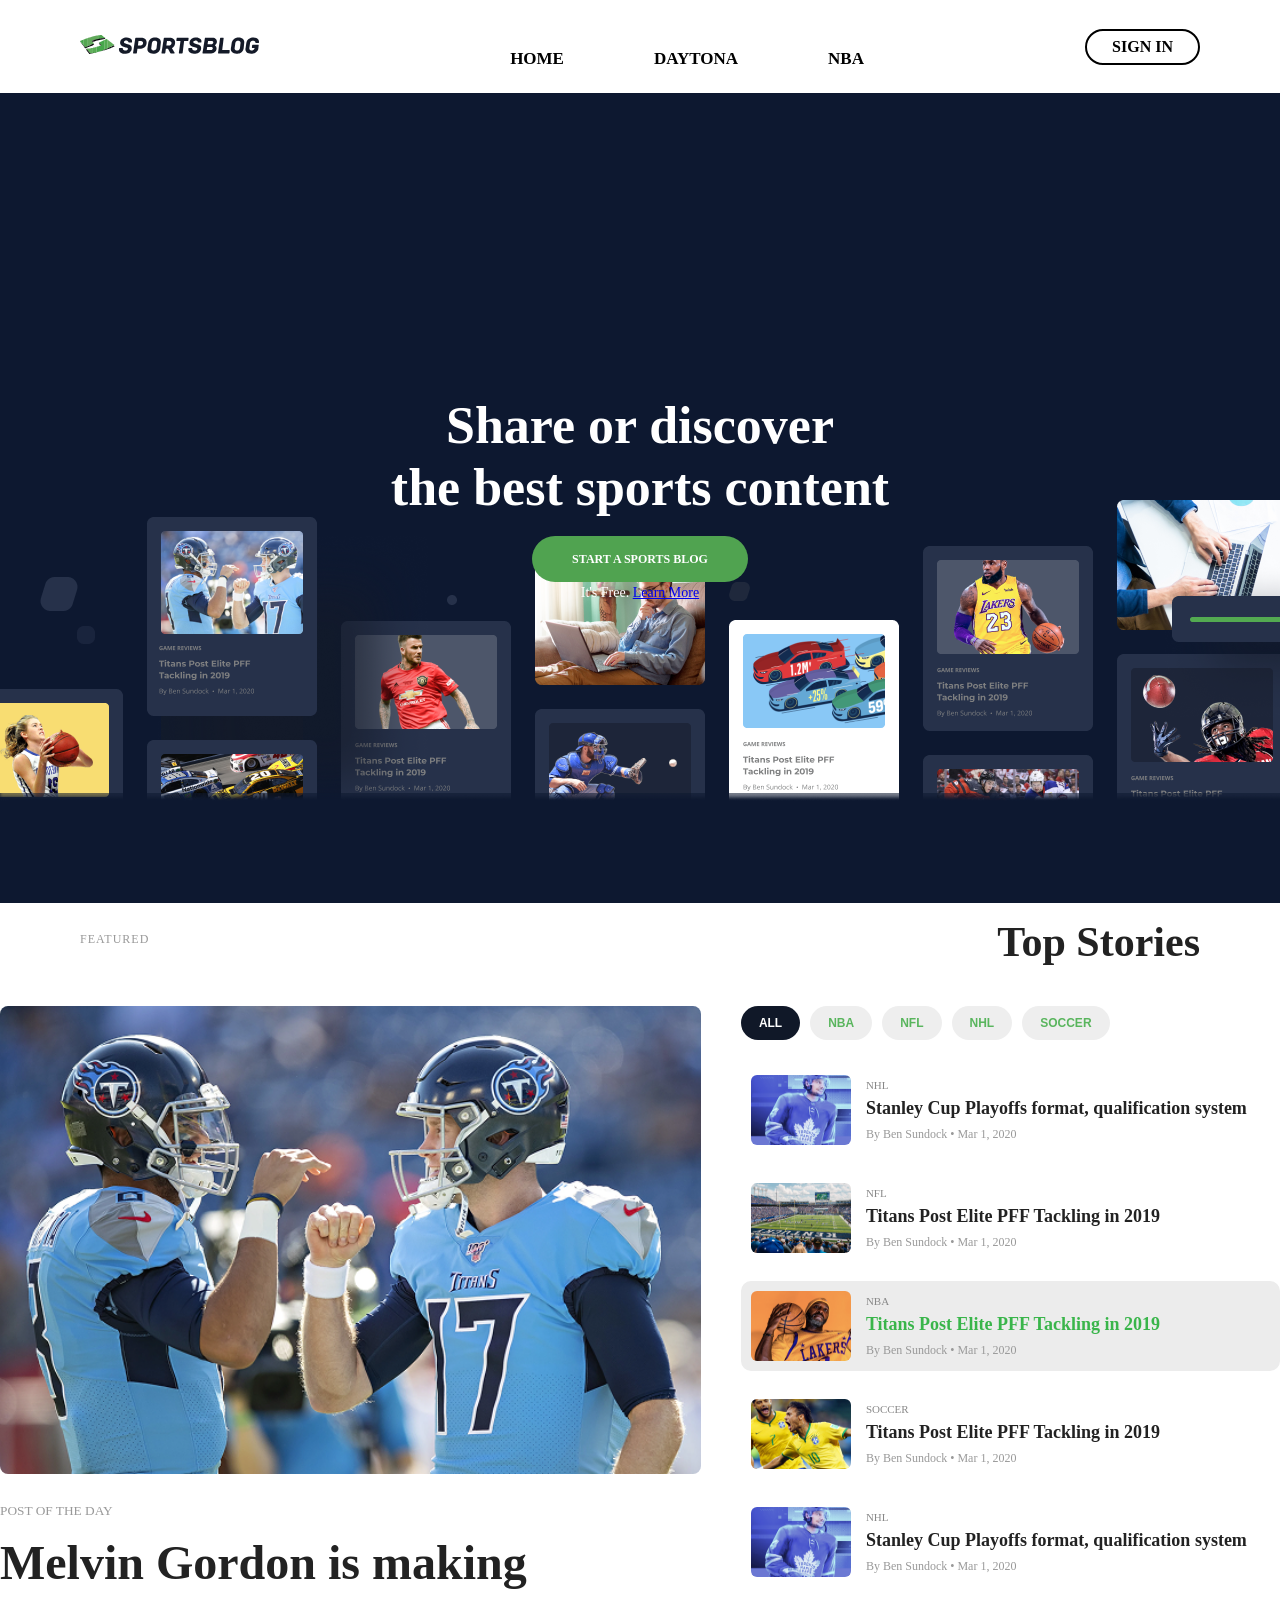
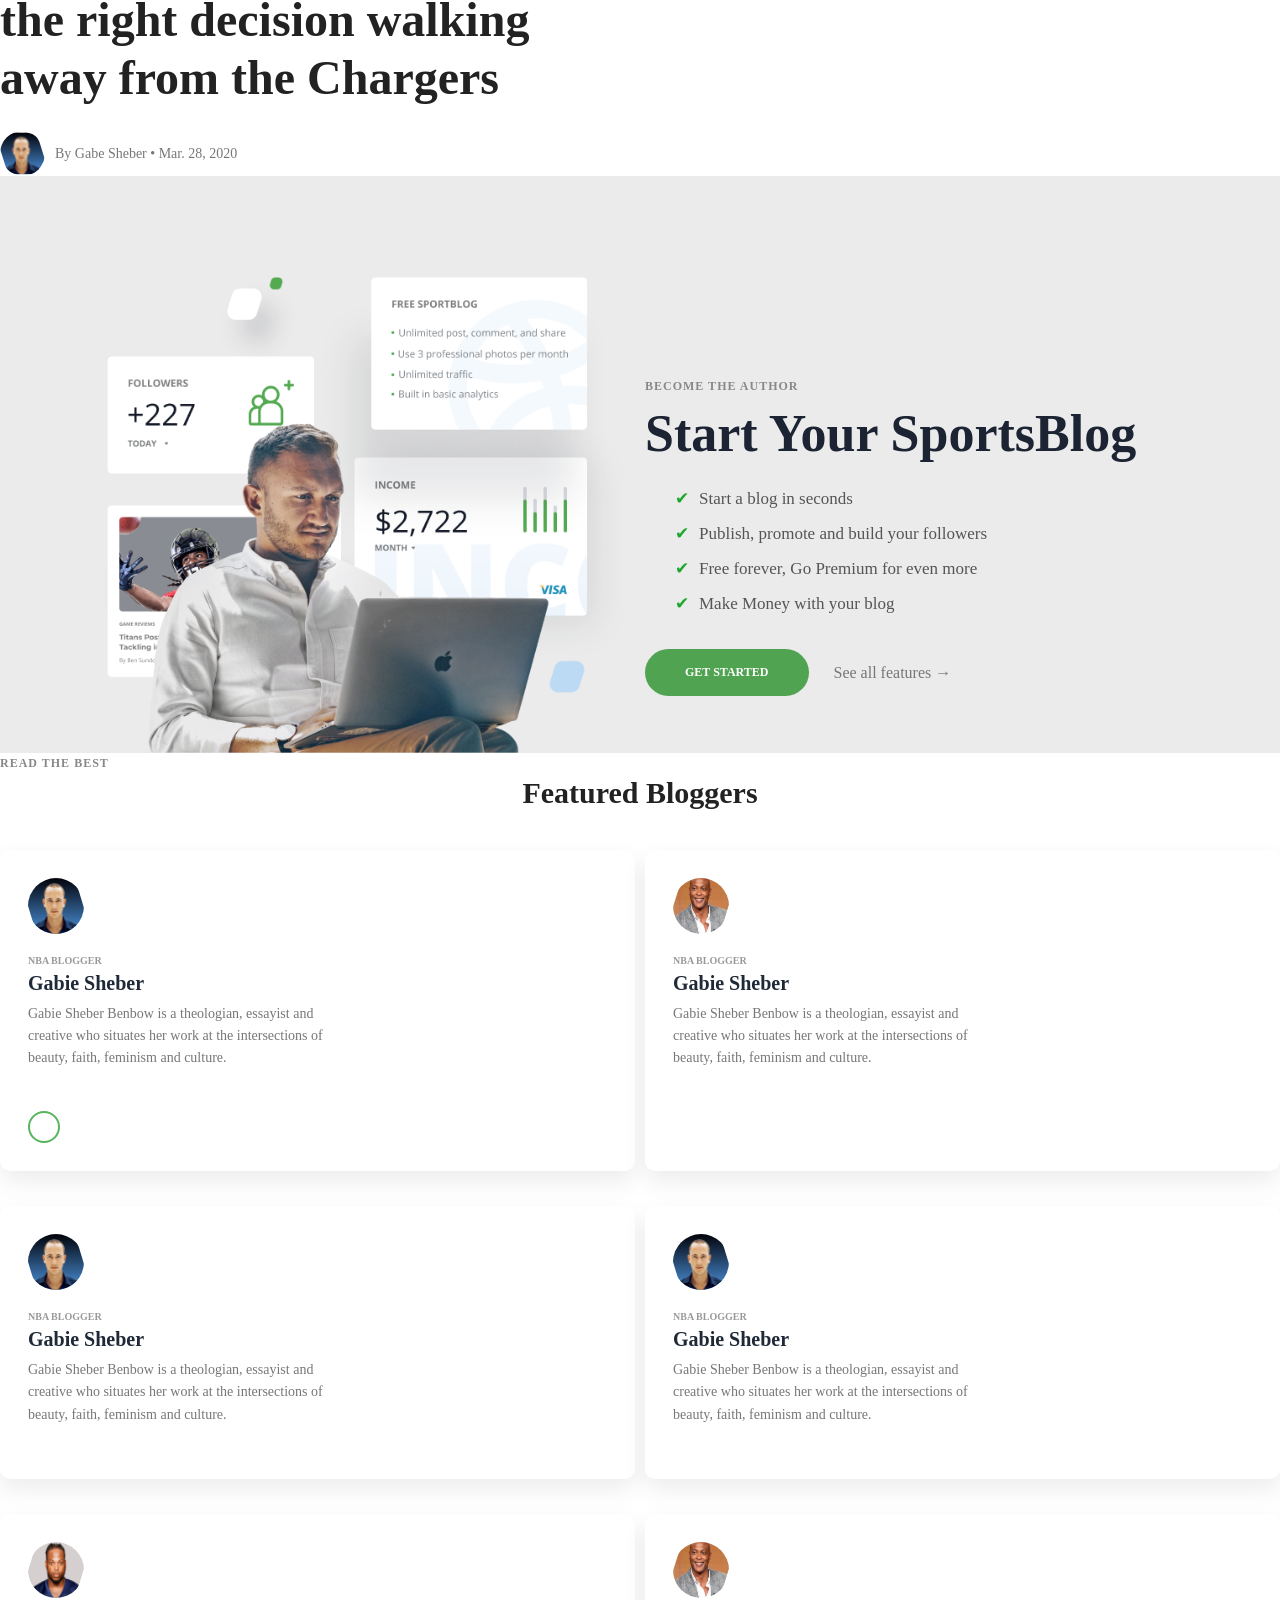
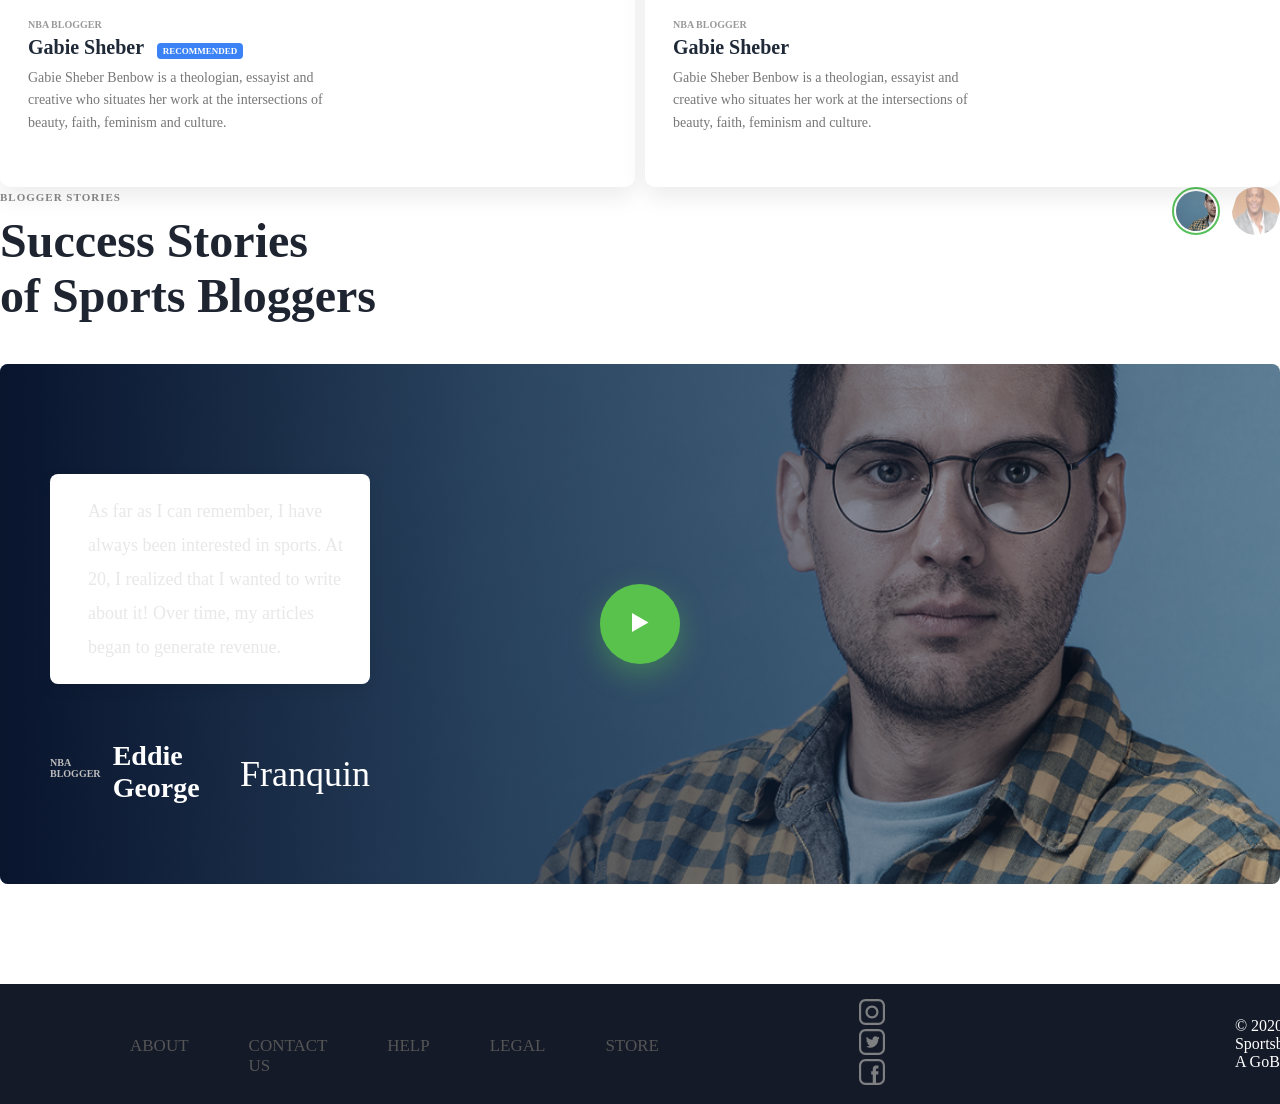
==== index.html @ b6815db2 "new project" ====
<!DOCTYPE html>
<html lang="en">
<head>
    <meta charset="UTF-8">
    <meta name="viewport" content="width=device-width, initial-scale=1.0">
    <title>SASS WEBSITE</title>
    <link rel="stylesheet" href="./style.css">
</head>
<body>
    <header class="header">
  <div class="logo">
    <img src="./img/LOGO_dark background.svg" alt="">
  </div>
  <div class="hamburger" id="hamburger">
    <span></span>
    <span></span>
    <span></span>
  </div>

  <nav class="navbar" id="navbar">
    <ul>
      <li><a href="./index.html">HOME</a></li>
      <li><a href="./daytona.html">DAYTONA</a></li>
      <li><a href="./nba.html">NBA</a></li>
    </ul>
  </nav>
  <a href="./button.html" class="signin">SIGN IN</a>
</header>
<script src="./app.js"></script>
<section class="hero">
    <div class="contents">
      <h1>Share or discover<br>the best sports content</h1>
      <a href="#" class="btn">START A SPORTS BLOG</a>
      <p>
        It's Free. <a href="#">Learn More</a>
      </p>
    </div>
  </section>
    <section>
        <div class="header">
        <span>FEATURED</span>
        <h1>Top Stories</h1>
    </div>
    <div class="content">
        <div class="main-story">
            <img src="./img/FeaturedCardImage (1).png"
                alt="football">
            <small>POST OF THE DAY</small>
            <h2>
                Melvin Gordon is making <br>
                the right decision walking <br>
                away from the Chargers
            </h2>
            <div class="author">
                <img src="./img/AuthorAvatar.svg">
                <p>By Gabe Sheber • Mar. 28, 2020</p>
            </div>
        </div>
        <div class="sidebar">
            <div class="tabs"`>
                <button class="active">ALL</button>
                <button>NBA</button>
                <button>NFL</button>
                <button>NHL</button>
                <button>SOCCER</button>
            </div>
            <div class="news-card">
                <img src="./img/Mask Group (1) copy.png">
                <div>
                    <span>NHL</span>
                    <h4>Stanley Cup Playoffs format, qualification system</h4>
                    <p>By Ben Sundock • Mar 1, 2020</p>
                </div>
            </div>

            <div class="news-card">
                <img src="./img/CardImage.png">
                <div>
                    <span>NFL</span>
                    <h4>Titans Post Elite PFF Tackling in 2019</h4>
                    <p>By Ben Sundock • Mar 1, 2020</p>
                </div>
            </div>

            <div class="news-card active-card">
                <img src="./img/Mask Group (2).png">
                <div>
                    <span>NBA</span>
                    <h4>Titans Post Elite PFF Tackling in 2019</h4>
                    <p>By Ben Sundock • Mar 1, 2020</p>
                </div>
            </div>

            <div class="news-card">
                <img src="./img/Mask Group (3).png">
                <div>
                    <span>SOCCER</span>
                    <h4>Titans Post Elite PFF Tackling in 2019</h4>
                    <p>By Ben Sundock • Mar 1, 2020</p>
                </div>
            </div>
            <div class="news-card">
                <img src="./img/Mask Group (1) copy.png">
                <div>
                    <span>NHL</span>
                    <h4>Stanley Cup Playoffs format, qualification system</h4>
                    <p>By Ben Sundock • Mar 1, 2020</p>
                </div>
            </div>
    </section>
                

    <section class="section__left">
        <div class="left">
    <img src="./img/Group 1133.png"
         alt="person">
  </div>

  <div class="right">
    <span class="subtitle">BECOME THE AUTHOR</span>

    <h1>Start Your SportsBlog</h1>

    <ul>
      <li><span class="sct__span">✔</span>Start a blog in seconds</li>
      <li><span class="sct__span">✔</span>Publish, promote and build your followers</li>
      <li><span class="sct__span">✔</span>Free forever, Go Premium for even more</li>
      <li><span class="sct__span">✔</span>Make Money with your blog</li>
    </ul>

    <div class="buttons">
      <a href="#" class="btn">GET STARTED</a>
      <a href="#" class="link">See all features →</a>
    </div>
  </div>
    </section>
    <section>
        <span class="subtitle">READ THE BEST</span>
    <h1 class="h1">Featured Bloggers</h1>

    <div class="bloggers">

        <div class="card">
            <img src="./img/AuthorAvatar.svg" alt="">
            <div class="info">
                <small>NBA BLOGGER</small>
                <h3>Gabie Sheber</h3>
                <p>
                    Gabie Sheber Benbow is a theologian, essayist and
                    creative who situates her work at the intersections
                    of beauty, faith, feminism and culture.
                </p>
            </div>
            <button><i class="fa-regular fa-heart"></i></button>
        </div>

        <div class="card">
            <img src="./img/Rectangle 57.svg" alt="">
            <div class="info">
                <small>NBA BLOGGER</small>
                <h3>Gabie Sheber</h3>
                <p>
                    Gabie Sheber Benbow is a theologian, essayist and
                    creative who situates her work at the intersections
                    of beauty, faith, feminism and culture.
                </p>
            </div>
        </div>

        <div class="card">
            <img src="./img/AuthorAvatar.svg" alt="">
            <div class="info">
                <small>NBA BLOGGER</small>
                <h3>Gabie Sheber</h3>
                <p>
                    Gabie Sheber Benbow is a theologian, essayist and
                    creative who situates her work at the intersections
                    of beauty, faith, feminism and culture.
                </p>
            </div>
        </div>

        <div class="card">
            <img src="./img/AuthorAvatar.svg" alt="">
            <div class="info">
                <small>NBA BLOGGER</small>
                <h3>Gabie Sheber</h3>
                <p>
                    Gabie Sheber Benbow is a theologian, essayist and
                    creative who situates her work at the intersections
                    of beauty, faith, feminism and culture.
                </p>
            </div>
        </div>
        <div class="card">
            <img src="./img/Rectangle 57 (1).svg" alt="">
            <div class="info">
                <small>NBA BLOGGER</small>
                <h3>Gabie Sheber
                    <span class="badge">RECOMMENDED</span>
                </h3>
                <p>
                    Gabie Sheber Benbow is a theologian, essayist and
                    creative who situates her work at the intersections
                    of beauty, faith, feminism and culture.
                </p>
            </div>
        </div>
        <div class="card">
            <img src="./img/Rectangle 57.svg" alt="">
            <div class="info">
                <small>NBA BLOGGER</small>
                <h3>Gabie Sheber</h3>
                <p>
                    Gabie Sheber Benbow is a theologian, essayist and
                    creative who situates her work at the intersections
                    of beauty, faith, feminism and culture.
                </p>
    </div>
    </section>
    <section class="stories">
    <div class="heade">
        <div>
            <span class="subtitless">BLOGGER STORIES</span>
            <h1>Success Stories<br>of Sports Bloggers</h1>
        </div>

        <div class="avatars">
            <img class="active" src="./img/2596531 1.png">
            <img src="./img/Rectangle 57.svg">
        </div>
    </div>
    <div class="story-card">
        <div class="overlay"></div>
        <div class="conten">
            <div class="quote">
                <i class="fa-solid fa-quote-left"></i>
                <p>
                    As far as I can remember, I have always been
                    interested in sports. At 20, I realized that I
                    wanted to write about it! Over time, my articles
                    began to generate revenue.
                </p>
            </div>
            <div class="author">
                <small>NBA BLOGGER</small>
                <h3>Eddie George</h3>
                <div class="sign">Franquin</div>
            </div>
        </div>
        <button class="play-btn">
            <a href="https://www.youtube.com/watch?v=qtVUbK4wX6Q"><img src="./img/Polygon 1.svg" alt=""></a>
        </button>
    </div>
</section>
<footer>
    <div class="footer">
        <ul class="foot__ul">
            <li class="foot__li"><a href="#"></a>ABOUT</li>
            <li class="foot__li"><a href="#"></a>CONTACT US</li>
            <li class="foot__li"><a href="#"></a>HELP</li>
            <li class="foot__li"><a href="#"></a>LEGAL</li>
            <li class="foot__li"><a href="#"></a>STORE</li>
        </ul>
        <div class="foot__imgs">
            <img src="./img/Instagram icon.svg" alt="">
            <img src="./img/Twitter icon.svg" alt="">
            <img src="./img/Facebook icon.svg" alt="">
        </div>
        <p class="footer__P">© 2020 Sportsblog.com A GoBlog Site</p>
    </div>
</footer>
</body>
</html>
---- style.css ----
* {
  padding: 0;
  margin: 0;
  box-sizing: border-box;
} 
.header{
    display:flex; 
    justify-content:space-between; 
    align-items:center;
    padding:10px 80px;
    background:#fff;
    position:relative;
} 
.navbar ul{
    display:flex; 
    gap:60px;
    list-style:none;
}
.navbar ul li a{
    text-decoration:none;
    color:#000;
    font-weight:700; 
}
.navbar:hover{
  color: #1ca72e; 
}
.signin{
    padding:7px 25px;
    border:2px solid #000;
    border-radius:30px;
    text-decoration:none;
    color:#000; 
    font-weight:600;
} 
.hamburger{
    display:none;
    flex-direction:column;
    cursor:pointer;
    gap:5px;
} 
.hamburger span{
    width:28px;
    height:3px;
    background:#000;
    border-radius:5px;
    transition:.3s;
} 
@media (max-width:375px){

.header{
    padding:15px 20px;
}

.hamburger{
    display:flex;
}

.navbar{
    position:absolute;
    top:70px;
    left:0;
    width:100%;
    background:#fff; 
    display:none;
    box-shadow:0 5px 15px rgba(0,0,0,.15);
} 

.navbar.active{
    display:block;
} 

.navbar ul{
    flex-direction:column;
    gap:0;
}

.navbar ul li{
    text-align:center;
    border-bottom:1px solid #eee;
}

.navbar ul li a{
    display:block;
    padding:10px;
}
.navbar ul li a:hover{
    color: #1ca72e;
  }
.signin{
    display:none;
}

}

@media (min-width:768px){
  .navbar{
    display:none;
  }
}
@media (min-width:1024px){

.hamburger{
    display:none;
}

.navbar{
    display:flex !important;
}
.navbar ul li a:hover{
    color: #1ca72e;
  }
}
.article{
    width:90%;
    max-width:1100px;
    margin:40px auto;
    text-align:center;
}

.category{
    color:#9c9c9c;
    font-size:12px;
    letter-spacing:1px;
} 

.article h1{
    font-size:56px;
    font-weight:800;
    color:#2d2d2d;
    margin:18px 0 28px;
    line-height:1.2;
}

.authorer{
     display:flex;
     justify-content:center;
     align-items:center;
    gap:15px;
    margin-bottom:35px;
}

.authorer img{
    width:50px;
    height:50px;
    border-radius:50%;
} 
 
.authorer-text{
    text-align:left;
} 
 
.authorer-text p{
    color:#555;
    font-size:14px;
}

.authorer-text span{
    color:#888;
}

.authorer-text small{
    color:#999;
     font-size:12px;
}

.article-image img{
    width:100%;
    border-radius:8px;
    display:block;
}

.caption{
    margin-top:12px;
    color:#999;
    font-size:12px;
}
@media(max-width:1024px){

.article h1{

    font-size:46px;

} 
 
.article{

    width:94%;

}

}
@media(max-width:768px){

.article{

    margin:30px auto;

} 
 
.article h1{

    font-size:36px;

}

.authorer{

    flex-direction:column;

}

.authorer-text{

    text-align:center;

}

}
@media(max-width:375px){

.article{

    width:95%;

}

.category{

    font-size:10px;

}

.article h1{

    font-size:25px;
    line-height:1.35;

}

.authorer img{

    width:42px;
    height:42px;

}

.authorer-text p{

     font-size:12px;

}

.authorer-text small{

    font-size:11px;

}

.article-image img{

    border-radius:5px;

}

.caption{

    font-size:10px;

}

} 
 
.blog{
    max-width:650px;
    margin:50px auto;
    padding:0 20px;
}

.intro{
    font-size:15px;
    line-height:1.9;
    margin-bottom:35px;
}

article{
    margin-bottom:45px;
}

article h2{
    font-size:28px;
    margin-bottom:18px;
    font-weight:700;
}

article p{
    font-size:15px;
    line-height:1.9;
    color:#666;
    margin-bottom:18px;
}

.quote{
     display:flex;
    gap:18px;
    background:#ffffff;
    padding:20px;
    border-radius:8px;
    margin:30px 0;
    box-shadow:0 5px 15px rgba(0,0,0,.08);
} 

.iconss{
    width:45px;
    height:45px;
    border-radius:50%;
    background:#ffffff;
    display:flex;
    align-items:center;
    justify-content:center;
    font-size:22px;
} 
 
.quote strong{
    display:block;
    margin-bottom:8px;
}

.quote p{
    margin:0;
}

article img{
     width:100%;
     border-radius:8px;
    margin-top:15px;
} 
@media(max-width:1024px){

.blog{

    max-width:760px;

}

article h2{

    font-size:26px;

}

}
@media(max-width:768px){

.blog{

    max-width:95%;

}

article h2{

    font-size:22px;

} 
 
.quote{
  display: none;
}

}
@media(max-width:375px){

.blog{

    padding:0 15px;

} 
 
.intro{

    font-size:13px;

}

article h2{

    font-size:18px;

}

article p{

    font-size:13px;
    line-height:1.7;

}

.quote{
  display: none;
}

.iconss{

    width:40px;
    height:40px;
    font-size:18px;

}
}
.comments{
width:90%;
max-width:760px;
margin:60px auto;
}

.comments h2{
font-size:38px;
margin-bottom:35px;
}

.comment-form{
display:flex;
gap:20px;
margin-bottom:50px;
} 
 
.comment-form img{
width:55px;
height:55px;
border-radius:50%;
} 
 
.form{
flex:1;
}

textarea{
width:100%;
height:110px;
padding:20px;
border:1px solid #ddd;
border-radius:6px;
resize:none;
outline:none;
font-size:15px;
}

.button{
margin-top:18px;
padding:12px 35px;
background:#fff;
border:1px solid #ccc;
border-radius:25px;
cursor:pointer;
letter-spacing:2px;
font-size:12px;
transition:.3s;
}

.button:hover{
background:#222;
color:#fff;
}

.comment{
display:flex;
gap:18px;
padding:30px 0;
border-top:1px solid #ddd;
}

.comment img{
width:55px;
height:55px;
border-radius:50%;
}

.contentss{
flex:1;
} 
 
.top{
display:flex;
justify-content:space-between;
align-items:center;
margin-bottom:10px;
} 
 
.top h3{
font-size:20px;
} 
 
.top a{
text-decoration:none;
font-size:13px;
font-weight:600;
color:#333;
}

.contentss p{
font-size:15px;
line-height:1.8;
color:#777;
margin-bottom:15px;
}

.contentss span{
font-size:12px;
color:#999;
} 
 
.more{
margin-top:45px;
padding-top:30px;
border-top:1px solid #ddd;
font-size:13px;
letter-spacing:1px;
text-align:center;
}
@media(max-width:1024px){

.comments{

width:95%;

} 
 
.comments h2{

font-size:34px;

}

}
@media(max-width:768px){

.comment-form{

flex-direction:column;
align-items:center;

}

.comment{

flex-direction:column;
text-align:center;

}
.top{
flex-direction:column;
gap:10px;
} 
}
@media(max-width:375px){
.comments{
width:94%;
}
.comments h2{
font-size:28px;
}
textarea{
height:90px;
font-size:13px;
} 
.button{
width:100%;
}
.comment img{
width:50px;
height:50px;
} 
.top h3{
font-size:17px;
} 
.contentss p{
font-size:13px;
line-height:1.6;

}
.more{
font-size:11px;
line-height:20px;
}
}
.hero {
  width: 100%;
  height: 90vh;
  display: flex;
  justify-content: center;
  align-items: center;
  background: #0d1830;
  background-image: url(./img/Mask\ Group.png);
}

.contents {
  text-align: center;
}

.contents h1 {
  color: white;
  font-size: 52px;
  font-weight: 700;
  line-height: 1.2;
  margin-bottom: 30px;
}

.btn {
  background: #5cc14a;
  color: white;
  border: none;
  padding: 16px 42px;
  border-radius: 30px;
  font-size: 12px;
  font-weight: bold;
  cursor: pointer;
  transition: 0.3s;
}

.btn:hover {
  background-color: #1f8b1f;
}

.contents p {
  color: white;
  margin-top: 18px;
  font-size: 14px;
  opacity: 0.85;
}

.header span {
  color: #999;
  font-size: 12px;
  letter-spacing: 1px;
}

.header h1 {
  margin-top: 5px;
  color: #222;
  font-size: 42px;
}

.content {
  display: flex;
  gap: 40px;
  margin-top: 30px;
}
.main-story {
  flex: 1.3;
}

.main-story img {
  width: 100%;
  border-radius: 8px;
}

.main-story small {
  display: block;
  color: #999;
  margin-top: 25px;
}

.main-story h2 {
  font-size: 48px;
  line-height: 1.2;
  margin: 15px 0 25px;
  color: #222;
}

.author {
  display: flex;
  align-items: center;
  gap: 10px;
}

.author img {
  width: 45px;
  height: 45px;
  border-radius: 50%;
}

.author p {
  color: #777;
  font-size: 14px;
}
.sidebar {
  flex: 1;
}

.tabs {
  display: flex;
  gap: 10px;
  margin-bottom: 25px;
}

.tabs button {
  border: none;
  background: #eee;
  padding: 10px 18px;
  border-radius: 20px;
  font-size: 12px;
}

.tabs .active {
  background: #101828;
  color: white;
}

.news-card {
  display: flex;
  gap: 15px;
  margin-bottom: 18px;
  padding: 10px;
  border-radius: 10px;
}

.news-card img {
  width: 100px;
  height: 70px;
  border-radius: 6px;
}

.news-card span {
  color: #888;
  font-size: 11px;
} 
 
.news-card h4 {
  margin-top: 5px;
  color: #222;
  font-size: 18px;
} 
.news-card :hover {
  color: #39b54a;
} 
.news-card p {
  margin-top: 8px;
  color: #999;
  font-size: 12px;
} 
 
.active-card {
  background: #ececec;
} 
.active-card h4 {
  color: #39b54a;
} 
@media (max-width: 900px) {
  .content {
    flex-direction: column;
  }
 
  .main-story h2 {
    font-size: 32px;
  }
 
  .news-card {
    flex-direction: column;
  }
 
  .news-card img {
    width: 90%;
    height: 400px;
    padding-left: 20px;
  }
} 

.section__left {
  display: flex;
  padding-top: 100px;
  background-color: #ebebeb;
 }
.left {
  flex: 1;
} 
 
.left img {
  width: 100%;
  padding-left: 100px;
  border-radius: 12px;
} 
 
.right {
  padding-top: 100px;
  padding-left: 10px;
  flex: 1;
} 
 
.subtitle {
  font-size: 12px;
  color: #888;
  font-weight: 600;
  letter-spacing: 1px;
} 
 
.right h1 {
  margin-top: 10px;
  font-size: 52px;
  color: #1c2333;
  font-weight: 800;
} 
 
ul {
  list-style: none;
  margin-top: 25px;
} 
 
ul li {
  margin: 14px 0;
  color: #555;
  font-size: 17px;
  position: relative;
  padding-left: 30px;
} 
 
ul li::before {
  position: absolute;
  left: 0;
  font-weight: bold;
 }
.sct__span {
  color: #1ca72e;
  padding-right: 10px;
 }
.buttons {
  margin-top: 35px;
  display: flex;
  align-items: center;
  gap: 25px;
 }
 
.btn {
  background: #50a350;
  color: white;
  text-decoration: none;
  padding: 16px 40px;
  border-radius: 40px;
  font-weight: 700;
  transition: 0.3s;
 }
 
.btn:hover {
  background: #136421;
 }
 
.link {
  text-decoration: none;
  color: #777;
  font-weight: 500;
 }
.left {
  display: none;
 }
@media (min-width: 1024px) {
  .left {
    display: flex;
  }
 }
.h1 {
  margin-top: 5px;
  margin-bottom: 40px;
  font-size: 42px;
  color: #111827;
 }
 
.bloggers {
  display: grid;
  grid-template-columns: repeat(2, 1fr);
  gap: 35px 10px;
}
.card {
  display: flex;
  align-items: flex-start;
  gap: 16px;
  position: relative;
}

.card img {
  width: 56px;
  height: 56px;
  border-radius: 50%;
  object-fit: cover;
}

.info small {
  font-size: 10px;
  color: #999;
  font-weight: 700;
}

.info h3 {
  margin: 4px 0 8px;
  font-size: 20px;
  color: #1f2937;
}

.info p {
  font-size: 14px;
  color: #8a8a8a;
  line-height: 1.6;
  max-width: 330px;
}
.badge {
  background: #3b82f6;
  color: white;
  font-size: 9px;
  padding: 3px 6px;
  border-radius: 4px;
  margin-left: 8px;
}

@media (max-width: 768px) {
  .bloggers {
    grid-template-columns: 1fr;
  }
}

.stories {
  max-width: 1440px;
  margin: auto;
}

.heade {
  display: flex;
  justify-content: space-between;
  align-items: flex-start;
  margin-bottom: 40px;
}

.subtitless {
  font-size: 11px;
  font-weight: 700;
  color: #888;
  letter-spacing: 1px;
}

.stories h1 {
  margin-top: 8px;
  font-size: 48px;
  line-height: 1.15;
  color: #1e2430;
}

.avatars {
  display: flex;
  gap: 12px;
}

.avatars img {
  width: 48px;
  height: 48px;
  border-radius: 50%;
  object-fit: cover;
  opacity: 0.5;
}

.avatars img.active {
  border: 2px solid #56c15b;
  padding: 2px;
  opacity: 1;
}

.story-card {
  position: relative;
  height: 520px;
  border-radius: 8px;
  overflow: hidden;

  background: url("./img/2596531\ 1.png") center/cover no-repeat;
}

.overlay {
  position: absolute;
  inset: 0;
  background: linear-gradient(
    90deg,
    rgba(5, 15, 40, 0.95) 0%,
    rgba(15, 35, 65, 0.65) 40%,
    rgba(15, 35, 65, 0.15) 100%
  );
}

.conten {
  position: relative;
  z-index: 2;
  color: white;
  width: 420px;
  padding: 80px 50px;
  height: 100%;
  display: flex;
  flex-direction: column;
  justify-content: space-between;
}

.quote i {
  font-size: 28px;
  margin-bottom: 20px;
}

.quote p {
  line-height: 1.9;
  font-size: 18px;
  color: #e8e8e8;
}

.author small {
  color: #bdbdbd;
  font-size: 10px;
  font-weight: 700;
}

.author h3 {
  margin-top: 8px;
  font-size: 28px;
  font-weight: 600;
}

.sign {
  margin-top: 12px;
  font-size: 36px;
  font-family: cursive;
}

.play-btn {
  position: absolute;
  left: 50%;
  top: 50%;
  transform: translate(-50%, -50%);
  width: 80px;
  height: 80px;
  border: none;
  border-radius: 50%;
  background: #59c24d;
  color: white;
  font-size: 28px;
  cursor: pointer;
  z-index: 3;
  box-shadow: 0 10px 30px rgba(89, 194, 77, 0.4);
 }

@media (max-width: 900px) {
  .heade {
    flex-direction: column;
    gap: 20px;
  }
  
  .stories h1 {
    font-size: 36px;
  }

  .story-card {
    height: auto;
    min-height: 500px;
  }

  .conten {
    width: 100%;
  }
}
.tags {
    padding-top: 50px;
    display:block;
    text-align:center;
    color:#999;
    font-size:10px;
    letter-spacing:2px;
    margin-bottom:8px;
}

.h1{
    text-align:center;
    margin-bottom:40px; 
    font-size:30px;
    color:#222;
}  
 
.newss{
    display:flex;
    flex-direction:column;
    gap:28px;
} 

.carderss{
    display:flex; 
    gap:10px; 
    align-items:flex-start; 
} 
 
.carderss img{
    width:200px;
    height:120px;
    object-fit:cover; 
    border-radius:8px;
}
.contenterr{
    flex:1;
}

.contenterr h3{
    font-size:24px;
    color:#222;
    margin-bottom:15px;
    line-height:1.4;
}  
.metas{
    display:flex;
    align-items:center;
    gap:10px;
    color:#888;
    font-size:14px;
} 

.avatar{
    width:32px !important;
    height:32px !important;
    border-radius:50%;
}

.btnns{
    display:block;
    margin:50px auto 0;
    border:1px solid #79c46b;
    background:#fff;
    color:#79c46b;
    padding:14px 40px;
    border-radius:30px;
    cursor:pointer;
    transition:.3s;
}
.stories{
    padding-bottom: 100px;
}
.btnns:hover{
    background:#79c46b;
    color:#fff;
}



.pricing{
    width:100%;
    padding:70px 20px 40px;
    text-align:center;
}

.containerss{
    max-width:900px;
    margin:auto;
}

.pricing h2{
    font-size:42px;
    font-weight:700; 
    color:#252B42;
    margin-bottom:15px;
}

.pricing p{
    font-size:16px;
    color:#737373;
    line-height:1.7; 
}
@media (max-width:375px){

    .pricing{
        padding:45px 15px 30px;
    }

    .pricing h2{
        font-size:30px;
        margin-bottom:12px;
    }

    .pricing p{
        font-size:13px;
        line-height:1.6;
    }

}
@media (min-width:376px) and (max-width:768px){

    .pricing{
        padding:60px 20px 35px;
    }

    .pricing h2{
        font-size:36px;
    }

    .pricing p{
        font-size:15px;
    }

}
@media (min-width:769px) and (max-width:1024px){

    .pricing{
        padding:70px 30px 40px;
    }

    .pricing h2{
        font-size:40px;
    }

    .pricing p{
        font-size:16px;
    } 
}  
.pricing{

padding:70px 20px;

} 

.container{

max-width:1200px;
margin:auto;

display:flex;
gap:30px;

justify-content:center;
align-items:stretch;

} 

.card{

background:#fff;
border-radius:10px;
padding:28px;
flex:1;

box-shadow:0 10px 25px rgba(0,0,0,.08);

display:flex;
flex-direction:column;

}

.top{

display:flex;
justify-content:space-between;
margin-bottom:20px;

}

.card h1{

font-size:42px;
margin:15px 0;

}

.card p{

color:#777;
font-size:14px;
line-height:1.6;
margin-bottom:25px;

} 

.card ul{

list-style:none;
margin-bottom:30px;

} 
 
.card ul li{

margin:14px 0;
font-size:15px;

}

button{

margin-top:auto;

padding:14px;

border:2px solid #59B55D;

background:white;

color:#59B55D;

font-weight:700;

border-radius:30px;

cursor:pointer;

transition:.3s;

}

button:hover{

background:#59B55D;
color:white;

}

.premium{

background:#58b85d;
color:white;

} 

.premium p{

color:white;

} 

.premium button{

background:white;
color:#58b85d;

} 

.switch{

margin-bottom:20px;

}

.switch span{

padding:6px 16px;

border-radius:20px;

font-size:12px;

background:#7dd57f;

margin-right:5px;

} 

.switch .active{

background:white;
color:#58b85d;

} 

.image-card img{

width:100%;
height:400px;
margin-top:20px;
border-radius:8px;

}

.features{

display:block;
text-align:center;
margin-top:40px;
color:#58b85d;
text-decoration:none;
font-weight:600;

}
@media (max-width:375px){

.container{

flex-direction:column;

}

.card{

padding:22px;

}

.card h1{

font-size:34px;

}

.image-card img{

margin-top:15px;

}

}
@media (min-width:376px) and (max-width:768px){

.container{

flex-wrap:wrap;

}

.card{

flex:1 1 45%;

}

.image-card{

flex:1 1 100%;

}

}
@media (min-width:769px) and (max-width:1024px){

.container{

gap:20px;

}

.card{

padding:24px;

} 

.card h1{

font-size:38px;
}
}
.compare{
padding:80px 20px;
}
.wrapper{ 
max-width:1100px;
margin:auto;
background:#fff;
border-radius:12px;
padding:30px;
box-shadow:0 10px 25px rgba(0,0,0,.08);
}
.wrapper h2{
margin-bottom:30px;
font-size:28px;
font-weight:700;
color:#222;
}
.table{
width:100%;
} 
.head,
.row,
.footerss{
display:grid;
grid-template-columns:2fr 1fr 1fr;
align-items:center;
}
.head{
font-weight:700;
padding:18px 0;
border-bottom:2px solid #eee;
} 

.row{

padding:18px 0;

border-bottom:1px solid #eee;

font-size:15px;

}

.row div{

padding:0 8px;

} 
 
.row div:nth-child(2),
.row div:nth-child(3){

text-align:center;

} 
.footerss{
padding-top:35px;
}

.price{

text-align:center;

}
.price h3{
font-size:36px;
margin-bottom:15px;
}
.price span{
font-size:15px;
color:#888;
} 
.greens{
padding:13px 22px;
border-radius:30px;
border:2px solid #57b65c;
background:white;
color:#57b65c;
font-weight:700;
cursor:pointer;
transition:.3s;
} 
.green{
background:#57b65c;
color:#fff;
} 

.greens:hover{

transform:translateY(-2px);

}
@media (max-width:1024px){

.wrapper{

padding:25px;

}

.price h3{

font-size:30px;

}

.greens{

font-size:13px;

}
}
@media (max-width:768px){
.wrapper{
padding:20px;
}
.head,
.row,
.footerss{
grid-template-columns:1.8fr 1fr 1fr;
font-size:14px;
}
.price h3{

font-size:28px;

}
.greens{

padding:12px 16px;

font-size:12px;

}

}
@media (max-width:375px){

.wrapper{

padding:15px;
overflow-x:auto;

} 

.table{

min-width:300px;

}

.wrapper h2{

font-size:22px;

}

.head,
.row,
.footerss{

grid-template-columns:2fr 1fr 1fr;

}

.price h3{

font-size:24px;
}
button{
padding:10px 14px;
font-size:11px;
}  
} 
.faq{
    padding:80px 20px;
}

.containe{
    max-width:1100px;
    margin:auto;
}

h2{
    font-size:34px;
    margin-bottom:35px;
    color:#222;
}

.item{
    border-bottom:1px solid #e6e6e6;
}

.question{
    width:100%;
    padding:22px 0;
    border:none; 
    background:none;
    display:flex;
    justify-content:space-between;
    align-items:center;
    cursor:pointer; 
    font-size:16px;
    font-weight:600;
    color:#222;
}

.question span:last-child{
    font-size:24px;
    color:#999;
}

.answerss{
    display:none;
    padding:0 0 20px;
}

.answerss.show{
    display:block;
}

.answerss p{
    color:#777;
    line-height:1.8;
    font-size:14px;
    max-width:900px;
} 
@media (max-width:375px){

.faq{
    padding:50px 15px;
}

h2{
    font-size:24px;
}

.question{
    font-size:14px;
    padding:18px 0;
}

.answerss p{
    font-size:13px;
    line-height:1.6;
}

}
@media (min-width:376px) and (max-width:768px){

.faq{
    padding:60px 20px;
}

h2{
    font-size:28px;
}

.question{
    font-size:15px;
}

.answerss p{
    font-size:14px;
}
}
@media (min-width:769px) and (max-width:1024px){
.containe{
    max-width:950px;
}
h2{
    font-size:32px;
}
.question{
    font-size:16px;
}
.answerss p{
    font-size:14px;
}
}
footer {
  width: 100%;
  height: 120px;
  background-color: #141a28;
}
.footer {
  width: 100%;
  height: 120px;
  background-color: #141a28;
  display: flex;
  align-items: center;
}
.foot__ul {
  padding-left: 100px;
  display: flex;
  gap: 30px;
  color: white;
}
.foot__imgs {
  padding-left: 200px;
}
.footer__P {
  padding-left: 350px;
  color: white;
 }
@media (max-width: 768px) {
  .foot__ul {
    display: none ;
  }
  .foot__imgs {
    padding-left: 200px;
  }
  .footer__P {
    padding-left: 50px;
  }
}
@media (max-width: 375px) {
  .foot__ul {
    display: none;
  }
  .foot__imgs {
    padding-left: 20px;
  }
  .footer__P {
    padding-left: 10px;
  }
}

/* ===== ANIMATSIYALAR ===== */

/* Sahifa ochilganda hero uchun fade+slide */
.hero .contents h1 {
  animation: fadeSlideUp 1s ease forwards;
  opacity: 0;
}
.hero .contents .btn {
  animation: fadeSlideUp 1s ease 0.3s forwards;
  opacity: 0;
}
.hero .contents p {
  animation: fadeSlideUp 1s ease 0.6s forwards;
  opacity: 0;
}

@keyframes fadeSlideUp {
  from {
    opacity: 0;
    transform: translateY(40px);
  }
  to {
    opacity: 1;
    transform: translateY(0);
  }
}

/* Scroll paytida ko'rinadigan elementlar */
.reveal {
  opacity: 0;
  transform: translateY(50px);
  transition: opacity 0.8s ease, transform 0.8s ease;
}
.reveal.active {
  opacity: 1;
  transform: translateY(0);
}

/* Kartalar hover animatsiyasi */
.news-card,
.card,
.story-card {
  transition: transform 0.3s ease, box-shadow 0.3s ease;
}
.news-card:hover,
.card:hover {
  transform: translateY(-8px);
  box-shadow: 0 10px 25px rgba(0, 0, 0, 0.15);
}

/* Tugmalar hover */
.btn,
.link {
  transition: all 0.3s ease;
}
.btn:hover {
  transform: scale(1.05);
  box-shadow: 0 8px 20px rgba(0, 0, 0, 0.2);
}

/* Nav linklar */
.navbar ul li a {
  position: relative;
  transition: color 0.3s ease;
}
.navbar ul li a::after {
  content: "";
  position: absolute;
  left: 0;
  bottom: -4px;
  width: 0;
  height: 2px;
  background: currentColor;
  transition: width 0.3s ease;
}
.navbar ul li a:hover::after {
  width: 100%;
}

/* Hamburger animatsiyasi */
.hamburger span {
  transition: transform 0.3s ease, opacity 0.3s ease;
}
.hamburger.active span:nth-child(1) {
  transform: translateY(8px) rotate(45deg);
}
.hamburger.active span:nth-child(2) {
  opacity: 0;
}
.hamburger.active span:nth-child(3) {
  transform: translateY(-8px) rotate(-45deg);
}

/* Play button pulse */
.play-btn {
  animation: pulse 2s infinite;
}
@keyframes pulse {
  0% { transform: scale(1); }
  50% { transform: scale(1.08); }
  100% { transform: scale(1); }
}


/* ===== DAYTONA SAHIFA ANIMATSIYALARI ===== */

.tags {
  animation: fadeSlideUp 0.8s ease forwards;
  opacity: 0;
}

.stories > h1 {
  animation: fadeSlideUp 0.8s ease 0.2s forwards;
  opacity: 0;
}

@keyframes fadeSlideUp {
  from {
    opacity: 0;
    transform: translateY(30px);
  }
  to {
    opacity: 1;
    transform: translateY(0);
  }
}

/* Scroll'da chiqadigan kartalar */
.reveal {
  opacity: 0;
  transform: translateY(50px);
  transition: opacity 0.8s ease, transform 0.8s ease;
}
.reveal.active {
  opacity: 1;
  transform: translateY(0);
}

/* Kartalar hover */
.carders,
.carderss {
  transition: transform 0.3s ease, box-shadow 0.3s ease;
}
.carders:hover,
.carderss:hover {
  transform: translateY(-8px);
  box-shadow: 0 10px 25px rgba(0, 0, 0, 0.15);
}
.carders img,
.carderss img {
  transition: transform 0.4s ease;
  overflow: hidden;
}
.carders:hover img,
.carderss:hover img {
  transform: scale(1.05);
}

/* Tugma */
.btnns {
  transition: all 0.3s ease;
}
.btnns:hover {
  transform: scale(1.05);
  box-shadow: 0 8px 20px rgba(0, 0, 0, 0.2);
}

/* Nav va hamburger (agar hali qo'shmagan bo'lsangiz) */
.navbar ul li a {
  position: relative;
  transition: color 0.3s ease;
}
.navbar ul li a::after {
  content: "";
  position: absolute;
  left: 0;
  bottom: -4px;
  width: 0;
  height: 2px;
  background: currentColor;
  transition: width 0.3s ease;
}
.navbar ul li a:hover::after {
  width: 100%;
}


/* ===== NBA MAQOLA SAHIFASI ANIMATSIYALARI ===== */

.category {
  animation: fadeSlideUp 0.8s ease forwards;
  opacity: 0;
}
.article > h1 {
  animation: fadeSlideUp 0.8s ease 0.2s forwards;
  opacity: 0;
}
.authorer {
  animation: fadeIn 0.8s ease 0.4s forwards;
  opacity: 0;
}
.article-image {
  animation: fadeSlideUp 1s ease 0.5s forwards;
  opacity: 0;
}

@keyframes fadeSlideUp {
  from {
    opacity: 0;
    transform: translateY(30px);
  }
  to {
    opacity: 1;
    transform: translateY(0);
  }
}
@keyframes fadeIn {
  from { opacity: 0; }
  to { opacity: 1; }
}

/* Scroll'da chiqadigan bloklar */
.reveal {
  opacity: 0;
  transform: translateY(50px);
  transition: opacity 0.8s ease, transform 0.8s ease;
}
.reveal.active {
  opacity: 1;
  transform: translateY(0);
}

/* Quote bloki uchun urg'u */
.quote {
  transition: transform 0.3s ease;
}
.quote:hover {
  transform: translateX(6px);
}

/* Rasmlar hover */
.article-image img,
article img {
  transition: transform 0.4s ease;
}
.article-image:hover img,
article:hover img {
  transform: scale(1.02);
}

/* Comment form tugmasi */
.comment-form .button {
  transition: all 0.3s ease;
}
.comment-form .button:hover {
  transform: scale(1.05);
  box-shadow: 0 8px 20px rgba(0, 0, 0, 0.2);
}

/* Har bir komment paydo bo'lishi */
.comment {
  transition: transform 0.3s ease, box-shadow 0.3s ease;
}
.comment:hover {
  transform: translateX(6px);
}

/* Reply link */
.top a {
  transition: color 0.3s ease;
}

/* Nav */
.navbar ul li a {
  position: relative;
  transition: color 0.3s ease;
}
.navbar ul li a::after {
  content: "";
  position: absolute;
  left: 0;
  bottom: -4px;
  width: 0;
  height: 2px;
  background: currentColor;
  transition: width 0.3s ease;
}
.navbar ul li a:hover::after {
  width: 100%;
}

/* ===== PRICING SAHIFASI ANIMATSIYALARI ===== */

.pricing .containerss h2,
.pricing .containerss p {
  animation: fadeSlideUp 0.8s ease forwards;
  opacity: 0;
}
.pricing .containerss p {
  animation-delay: 0.2s;
}

@keyframes fadeSlideUp {
  from {
    opacity: 0;
    transform: translateY(30px);
  }
  to {
    opacity: 1;
    transform: translateY(0);
  }
}

/* Scroll'da chiqadigan bloklar */
.reveal {
  opacity: 0;
  transform: translateY(50px);
  transition: opacity 0.8s ease, transform 0.8s ease;
}
.reveal.active {
  opacity: 1;
  transform: translateY(0);
}

/* Narx kartalari hover */
.card {
  transition: transform 0.3s ease, box-shadow 0.3s ease;
}
.card:hover {
  transform: translateY(-10px);
  box-shadow: 0 15px 30px rgba(0, 0, 0, 0.15);
}
.card.premium {
  transition: transform 0.3s ease, box-shadow 0.3s ease;
}
.card.premium:hover {
  transform: translateY(-14px) scale(1.02);
}

/* Tugmalar */
.card button,
.footerss button {
  transition: all 0.3s ease;
}
.card button:hover,
.footerss button:hover {
  transform: scale(1.05);
  box-shadow: 0 8px 20px rgba(0, 0, 0, 0.2);
}

/* Compare jadval qatorlari */
.table .row {
  transition: background 0.3s ease, transform 0.2s ease;
}
.table .row:hover {
  transform: translateX(6px);
  background: rgba(0, 0, 0, 0.02);
}

/* Switch (Month/Year) */
.switch span {
  transition: all 0.3s ease;
  cursor: pointer;
}

/* ===== FAQ AKKORDEON ANIMATSIYASI ===== */
.answerss {
  max-height: 0;
  overflow: hidden;
  transition: max-height 0.4s ease, opacity 0.4s ease, padding 0.4s ease;
  opacity: 0;
}
.answerss.show {
  max-height: 300px;
  opacity: 1;
}

.question {
  transition: color 0.3s ease;
  cursor: pointer;
}
.question span:last-child {
  display: inline-block;
  transition: transform 0.3s ease;
}
.item.active .question span:last-child {
  transform: rotate(180deg);
}

.item {
  transition: box-shadow 0.3s ease;
}
.item:hover {
  box-shadow: 0 4px 15px rgba(0, 0, 0, 0.08);
}

/* Nav */
.navbar ul li a {
  position: relative;
  transition: color 0.3s ease;
}
.navbar ul li a::after {
  content: "";
  position: absolute;
  left: 0;
  bottom: -4px;
  width: 0;
  height: 2px;
  background: currentColor;
  transition: width 0.3s ease;
}
.navbar ul li a:hover::after {
  width: 100%;
}
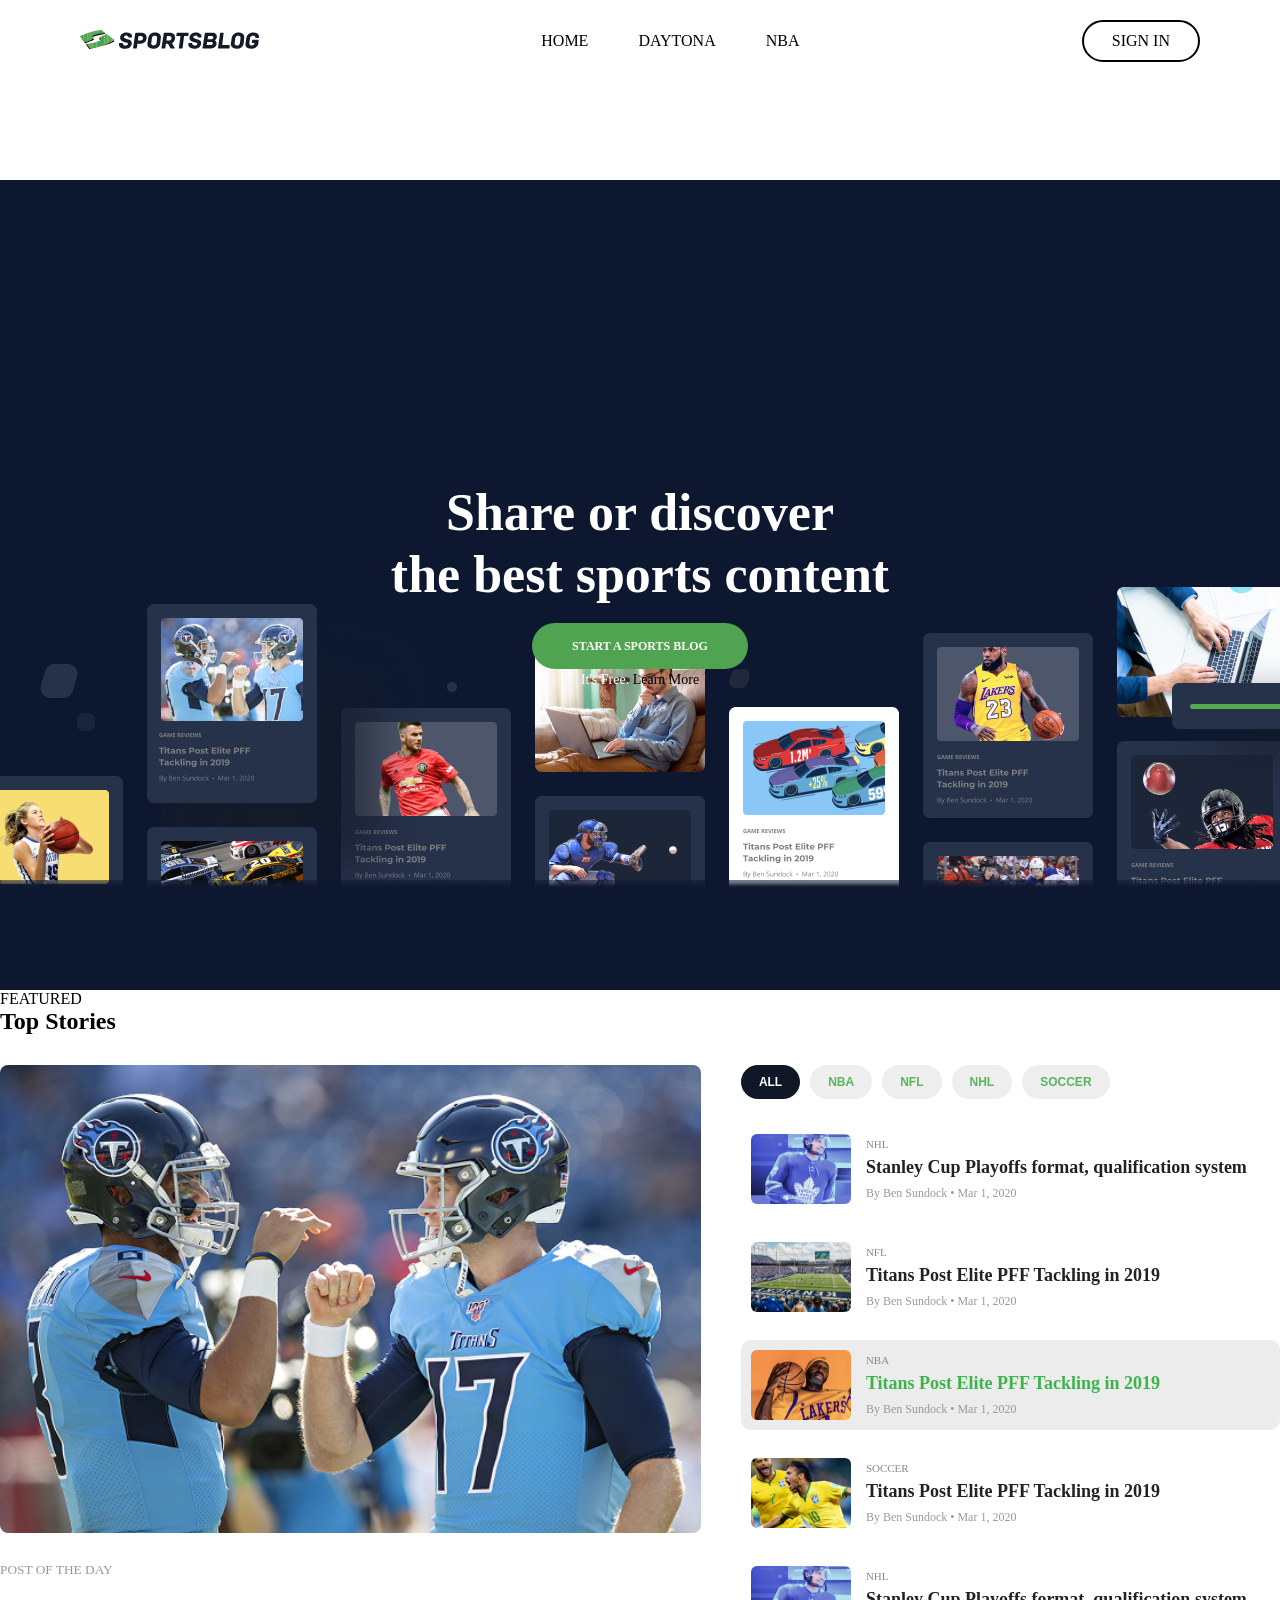
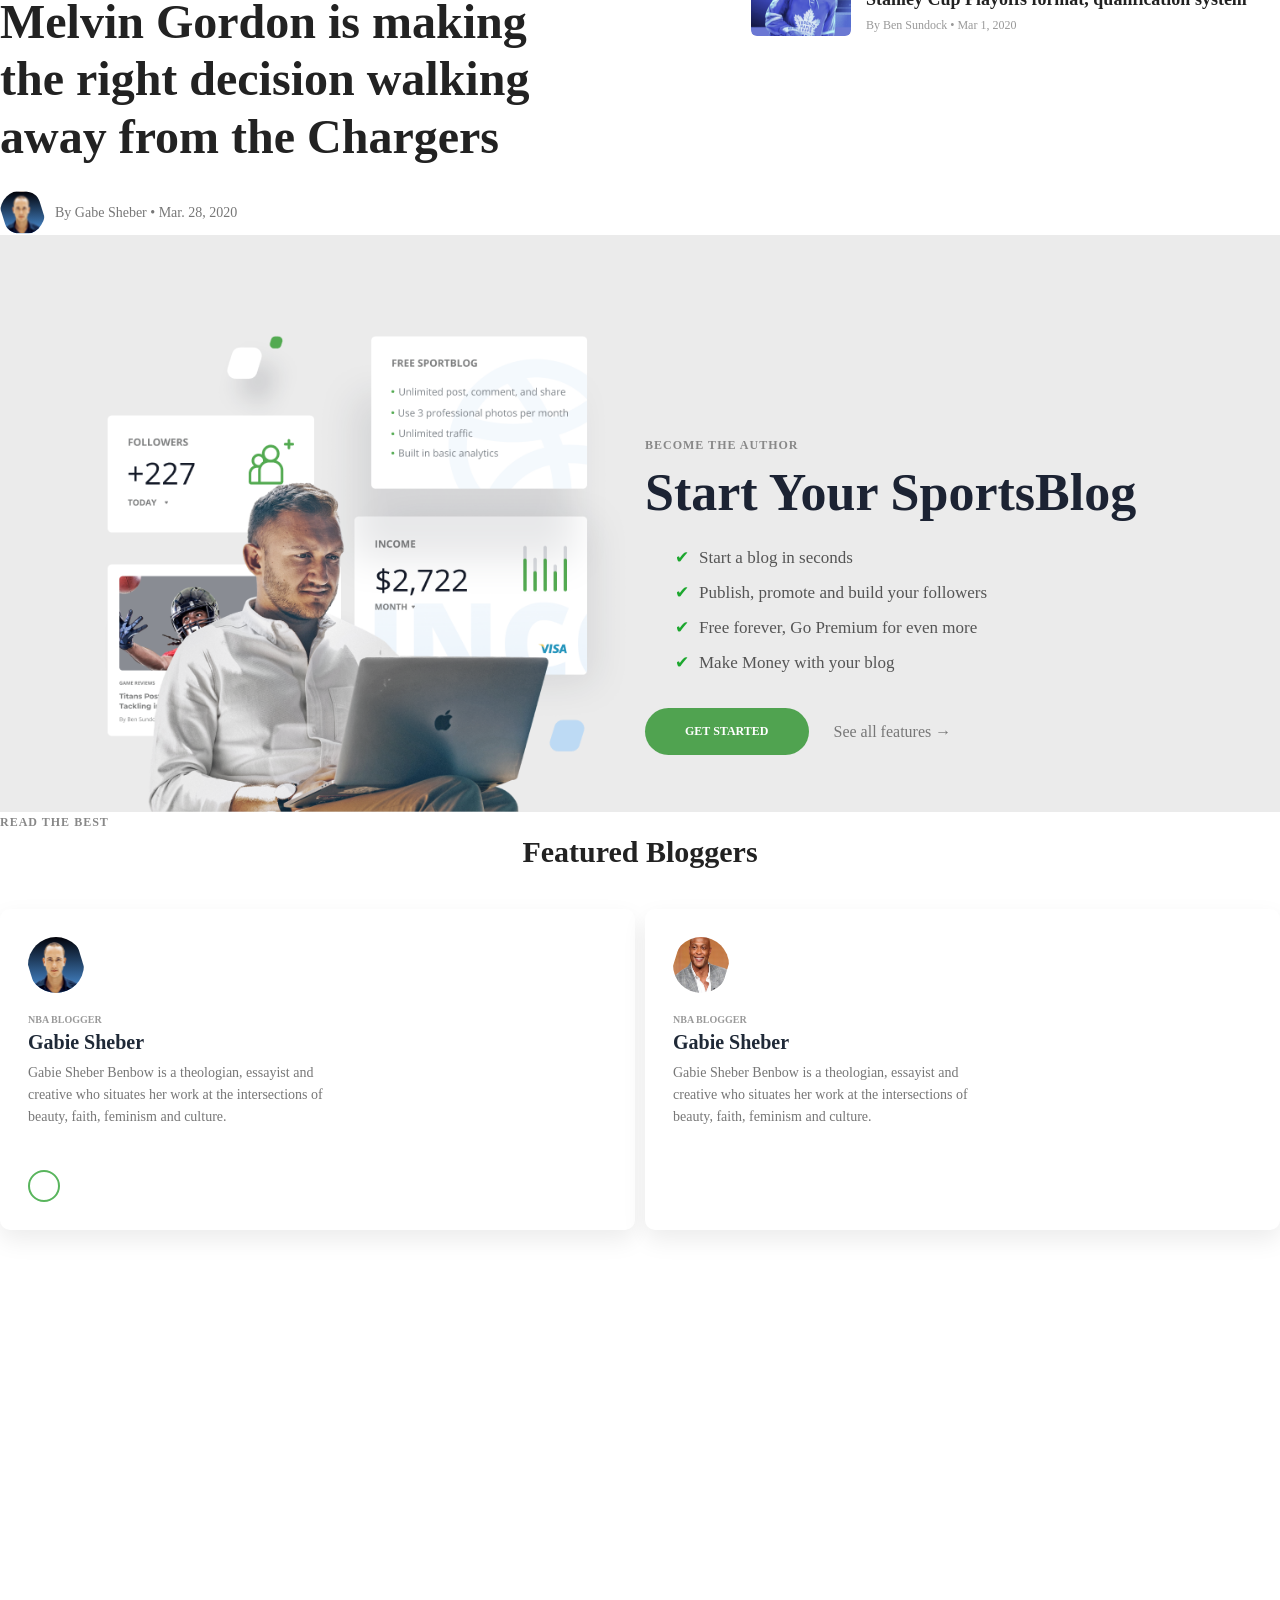
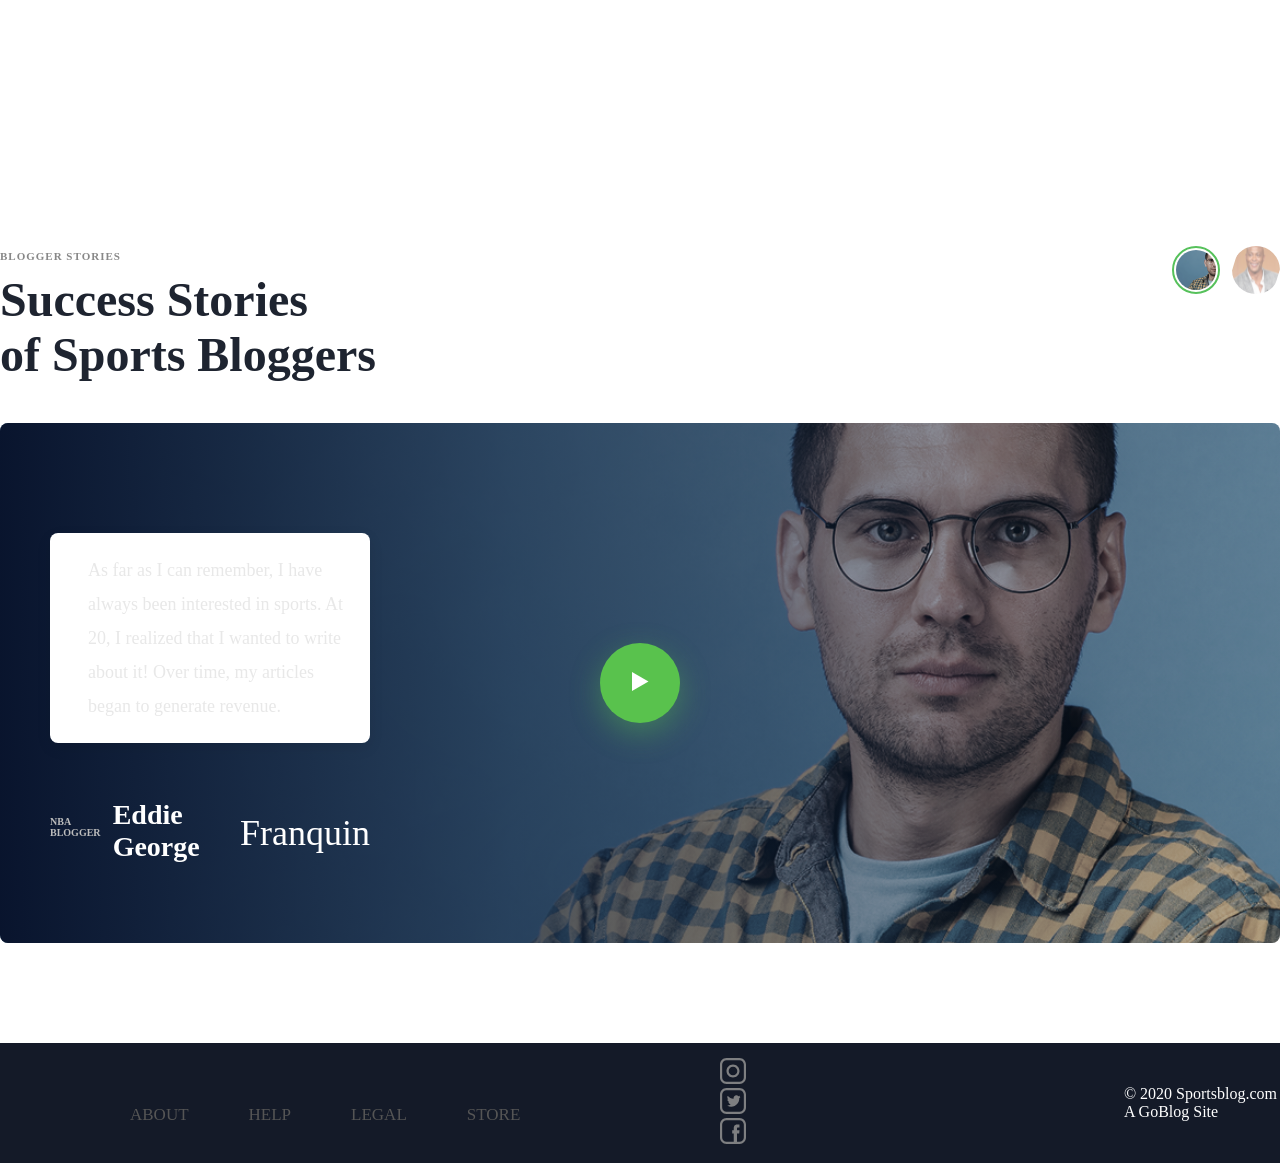
==== commit a2c570ff: "Navbar responsive qo'shildi" ====
--- a/index.html
+++ b/index.html
@@ -7,24 +7,20 @@
     <link rel="stylesheet" href="./style.css">
 </head>
 <body>
-    <header class="header">
-  <div class="logo">
-    <img src="./img/LOGO_dark background.svg" alt="">
-  </div>
-  <div class="hamburger" id="hamburger">
-    <span></span>
-    <span></span>
-    <span></span>
-  </div>
-
-  <nav class="navbar" id="navbar">
-    <ul>
-      <li><a href="./index.html">HOME</a></li>
-      <li><a href="./daytona.html">DAYTONA</a></li>
-      <li><a href="./nba.html">NBA</a></li>
-    </ul>
-  </nav>
-  <a href="./button.html" class="signin">SIGN IN</a>
+<header class="header">
+    <div class="logo">
+        <img src="./img/LOGO_dark background.svg" alt="">
+    </div>
+
+    <nav class="nav" id="nav">
+        <a href="./index.html">HOME</a>
+        <a href="./daytona.html">DAYTONA</a>
+        <a href="./nba.html">NBA</a>
+    </nav>
+    <a href="./button.html" class="sign-btn">SIGN IN</a>
+    <button class="menu-btn" id="menuBtn">
+        ☰
+    </button>
 </header>
 <script src="./app.js"></script>
 <section class="hero">
@@ -37,7 +33,7 @@
     </div>
   </section>
     <section>
-        <div class="header">
+        <div class="headerss">
         <span>FEATURED</span>
         <h1>Top Stories</h1>
     </div>
@@ -257,7 +253,6 @@
     <div class="footer">
         <ul class="foot__ul">
             <li class="foot__li"><a href="#"></a>ABOUT</li>
-            <li class="foot__li"><a href="#"></a>CONTACT US</li>
             <li class="foot__li"><a href="#"></a>HELP</li>
             <li class="foot__li"><a href="#"></a>LEGAL</li>
             <li class="foot__li"><a href="#"></a>STORE</li>
--- a/style.css
+++ b/style.css
@@ -1,114 +1,157 @@
-* {
+*{
   padding: 0;
   margin: 0;
   box-sizing: border-box;
-} 
+}
 .header{
-    display:flex; 
-    justify-content:space-between; 
+    display:flex;
+    justify-content:space-between;
     align-items:center;
-    padding:10px 80px;
-    background:#fff;
+    padding:20px 80px;
     position:relative;
-} 
-.navbar ul{
-    display:flex; 
-    gap:60px;
-    list-style:none;
-}
-.navbar ul li a{
-    text-decoration:none;
-    color:#000;
-    font-weight:700; 
-}
-.navbar:hover{
-  color: #1ca72e; 
-}
-.signin{
-    padding:7px 25px;
+}
+a{
+  text-decoration: none;
+  color: black;
+}
+ul{
+  list-style: none;
+  color: #000;
+}
+.nav{
+    display:flex;
+    gap:50px;
+}
+
+.sign-btn{
+    padding:10px 28px;
     border:2px solid #000;
     border-radius:30px;
     text-decoration:none;
-    color:#000; 
-    font-weight:600;
-} 
-.hamburger{
+    color:#000;
+}
+
+.menu-btn{
     display:none;
-    flex-direction:column;
+    background:none;
+    border:none;
+    font-size:34px;
     cursor:pointer;
-    gap:5px;
-} 
-.hamburger span{
-    width:28px;
-    height:3px;
-    background:#000;
-    border-radius:5px;
-    transition:.3s;
-} 
-@media (max-width:375px){
-
+}
 .header{
-    padding:15px 20px;
-}
-
-.hamburger{
-    display:flex;
-}
-
-.navbar{
-    position:absolute;
-    top:70px;
-    left:0;
-    width:100%;
-    background:#fff; 
-    display:none;
-    box-shadow:0 5px 15px rgba(0,0,0,.15);
-} 
-
-.navbar.active{
-    display:block;
-} 
-
-.navbar ul{
-    flex-direction:column;
-    gap:0;
-}
-
-.navbar ul li{
-    text-align:center;
-    border-bottom:1px solid #eee;
-}
-
-.navbar ul li a{
-    display:block;
-    padding:10px;
-}
-.navbar ul li a:hover{
-    color: #1ca72e;
-  }
-.signin{
-    display:none;
-}
-
-}
-
-@media (min-width:768px){
-  .navbar{
-    display:none;
-  }
+    position: relative;
+    z-index: 1000;
+}
+
+.nav{
+    display: none;
+}
+
+@media (max-width:768px){
+
+    .nav{
+        position: absolute;
+        top: 100%;
+        left: 0;
+        width: 100%;
+        background: #fff;
+        display: flex;
+        flex-direction: column;
+        align-items: center;
+        gap: 25px;
+        padding: 25px 0;
+
+        opacity: 0;
+        visibility: hidden;
+        transform: translateY(-15px);
+        transition: .3s;
+
+        z-index: 9999;
+        box-shadow: 0 10px 25px rgba(0,0,0,.15);
+    }
+
+    .nav.active{
+        opacity: 1;
+        visibility: visible;
+        transform: translateY(0);
+    }
+}
+
+.header{
+    position: fixed;
+    top: 0;
+    left: 0;
+    width: 100%;
+    background: #fff;
+    z-index: 9999;
+}
+.hero{
+    margin-top: 90px;
+}
+body{
+    padding-top: 90px;
+}
+
+@media (max-width:768px){
+
+    .menu-btn{
+        display:block;
+    }
+
+    .nav{
+        display:none;
+        flex-direction:column;
+        position:absolute;
+        top:80px;
+        left:0;
+        width:100%;
+        background:#fff;
+        text-align:center;
+        padding:20px 0;
+        gap:20px;
+        box-shadow:0 10px 20px rgba(0,0,0,.1);
+    }
+
+    .nav.active{
+        display:flex;
+    }
+
+    .sign-btn{
+        display:none;
+    }
+
+    .header{
+        padding:20px 30px;
+    }
+}
+
+@media (max-width:500px){
+
+    .header{
+        padding:15px 20px;
+    }
+
+    .logo img{
+        width:170px;
+    }
+
+    .menu-btn{
+        font-size:30px;
+    }
 }
 @media (min-width:1024px){
 
-.hamburger{
-    display:none;
-}
-
-.navbar{
-    display:flex !important;
-}
-.navbar ul li a:hover{
-    color: #1ca72e;
-  }
+    .menu-btn{
+        display:none !important;
+    }
+
+    .nav{
+        display:flex !important;
+    }
+
+    .sign-btn{
+        display:inline-block;
+    }
 }
 .article{
     width:90%;
@@ -216,7 +259,7 @@
 }
 
 }
-@media(max-width:375px){
+@media(max-width:500px){
 
 .article{
 
@@ -368,7 +411,7 @@
 }
 
 }
-@media(max-width:375px){
+@media(max-width:500px){
 
 .blog{
 
@@ -552,7 +595,7 @@
 gap:10px;
 } 
 }
-@media(max-width:375px){
+@media(max-width:500px){
 .comments{
 width:94%;
 }
@@ -1160,7 +1203,7 @@
     color:#737373;
     line-height:1.7; 
 }
-@media (max-width:375px){
+@media (max-width:500px){
 
     .pricing{
         padding:45px 15px 30px;
@@ -1177,7 +1220,7 @@
     }
 
 }
-@media (min-width:376px) and (max-width:768px){
+@media (min-width:501px) and (max-width:768px){
 
     .pricing{
         padding:60px 20px 35px;
@@ -1372,7 +1415,7 @@
 font-weight:600;
 
 }
-@media (max-width:375px){
+@media (max-width:500px){
 
 .container{
 
@@ -1399,7 +1442,7 @@
 }
 
 }
-@media (min-width:376px) and (max-width:768px){
+@media (min-width:501px) and (max-width:768px){
 
 .container{
 
@@ -1575,7 +1618,7 @@
 }
 
 }
-@media (max-width:375px){
+@media (max-width:500px){
 
 .wrapper{
 
@@ -1666,7 +1709,7 @@
     font-size:14px;
     max-width:900px;
 } 
-@media (max-width:375px){
+@media (max-width:500px){
 
 .faq{
     padding:50px 15px;
@@ -1687,7 +1730,7 @@
 }
 
 }
-@media (min-width:376px) and (max-width:768px){
+@media (min-width:501px) and (max-width:768px){
 
 .faq{
     padding:60px 20px;
@@ -1755,7 +1798,7 @@
     padding-left: 50px;
   }
 }
-@media (max-width: 375px) {
+@media (max-width: 500px) {
   .foot__ul {
     display: none;
   }
